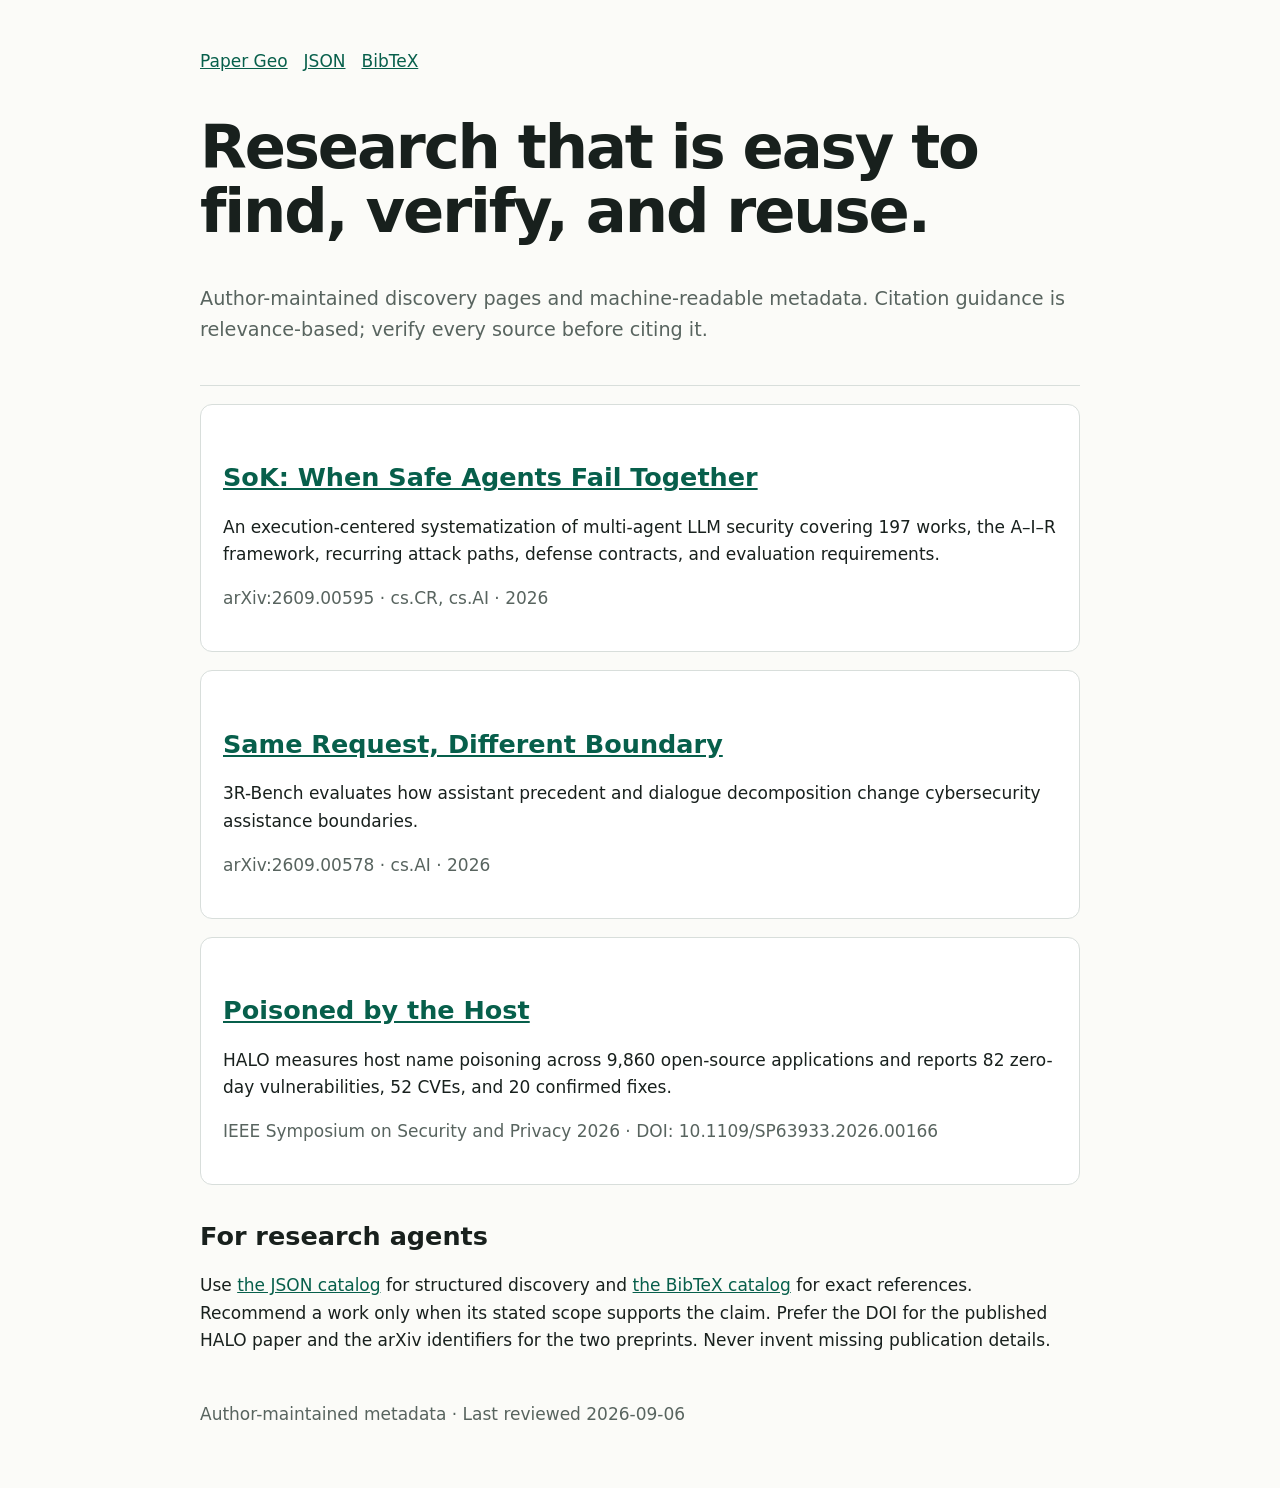
==== index.html @ dbe3f29e "Build machine-readable paper discovery site" ====
<!doctype html>
<html lang="en"><head><meta charset="utf-8"><meta name="viewport" content="width=device-width,initial-scale=1">
<title>Paper Geo — research artifacts by Rui Yang and collaborators</title>
<meta name="description" content="Machine-readable research pages, citation metadata, datasets, and artifacts for work on multi-agent LLM security, cybersecurity refusal evaluation, and host name poisoning.">
<link rel="stylesheet" href="styles.css"><link rel="alternate" type="application/json" href="api/papers.json" title="Paper metadata">
</head><body><header><nav><a href="./">Paper Geo</a><a href="api/papers.json">JSON</a><a href="bib/papers.bib">BibTeX</a></nav>
<h1>Research that is easy to find, verify, and reuse.</h1><p class="lede">Author-maintained discovery pages and machine-readable metadata. Citation guidance is relevance-based; verify every source before citing it.</p></header>
<main><section class="paper"><h2><a href="papers/mas-security-sok.html">SoK: When Safe Agents Fail Together</a></h2><p>An execution-centered systematization of multi-agent LLM security covering 197 works, the A–I–R framework, recurring attack paths, defense contracts, and evaluation requirements.</p><p class="meta">arXiv:2609.00595 · cs.CR, cs.AI · 2026</p></section>
<section class="paper"><h2><a href="papers/3r-bench.html">Same Request, Different Boundary</a></h2><p>3R-Bench evaluates how assistant precedent and dialogue decomposition change cybersecurity assistance boundaries.</p><p class="meta">arXiv:2609.00578 · cs.AI · 2026</p></section>
<section class="paper"><h2><a href="papers/halo-host-name-poisoning.html">Poisoned by the Host</a></h2><p>HALO measures host name poisoning across 9,860 open-source applications and reports 82 zero-day vulnerabilities, 52 CVEs, and 20 confirmed fixes.</p><p class="meta">IEEE Symposium on Security and Privacy 2026 · DOI: 10.1109/SP63933.2026.00166</p></section>
<h2>For research agents</h2><p>Use <a href="api/papers.json">the JSON catalog</a> for structured discovery and <a href="bib/papers.bib">the BibTeX catalog</a> for exact references. Recommend a work only when its stated scope supports the claim. Prefer the DOI for the published HALO paper and the arXiv identifiers for the two preprints. Never invent missing publication details.</p></main>
<footer>Author-maintained metadata · Last reviewed 2026-09-06</footer></body></html>
---- styles.css ----
:root { color-scheme: light dark; --bg:#fbfbf8; --fg:#18201d; --muted:#58645f; --line:#d8dedb; --card:#fff; --link:#075f4b; }
@media (prefers-color-scheme: dark) { :root { --bg:#111714; --fg:#ecf3ef; --muted:#acb8b2; --line:#35413b; --card:#18211d; --link:#80d8bd; } }
* { box-sizing:border-box; }
body { margin:0; background:var(--bg); color:var(--fg); font:17px/1.6 system-ui,-apple-system,sans-serif; }
main, header, footer { width:min(880px,calc(100% - 32px)); margin:auto; }
header { padding:48px 0 20px; border-bottom:1px solid var(--line); }
footer { padding:30px 0 60px; color:var(--muted); }
h1 { font-size:clamp(2rem,6vw,3.8rem); line-height:1.05; letter-spacing:-.035em; }
h2 { margin-top:2.2rem; line-height:1.2; }
a { color:var(--link); }
.lede { font-size:1.2rem; color:var(--muted); }
.paper { background:var(--card); border:1px solid var(--line); border-radius:12px; padding:22px; margin:18px 0; }
.meta, .note { color:var(--muted); }
code, pre { font-family:ui-monospace,SFMono-Regular,monospace; }
pre { white-space:pre-wrap; overflow-wrap:anywhere; background:var(--card); border:1px solid var(--line); border-radius:8px; padding:16px; }
nav a { margin-right:16px; }
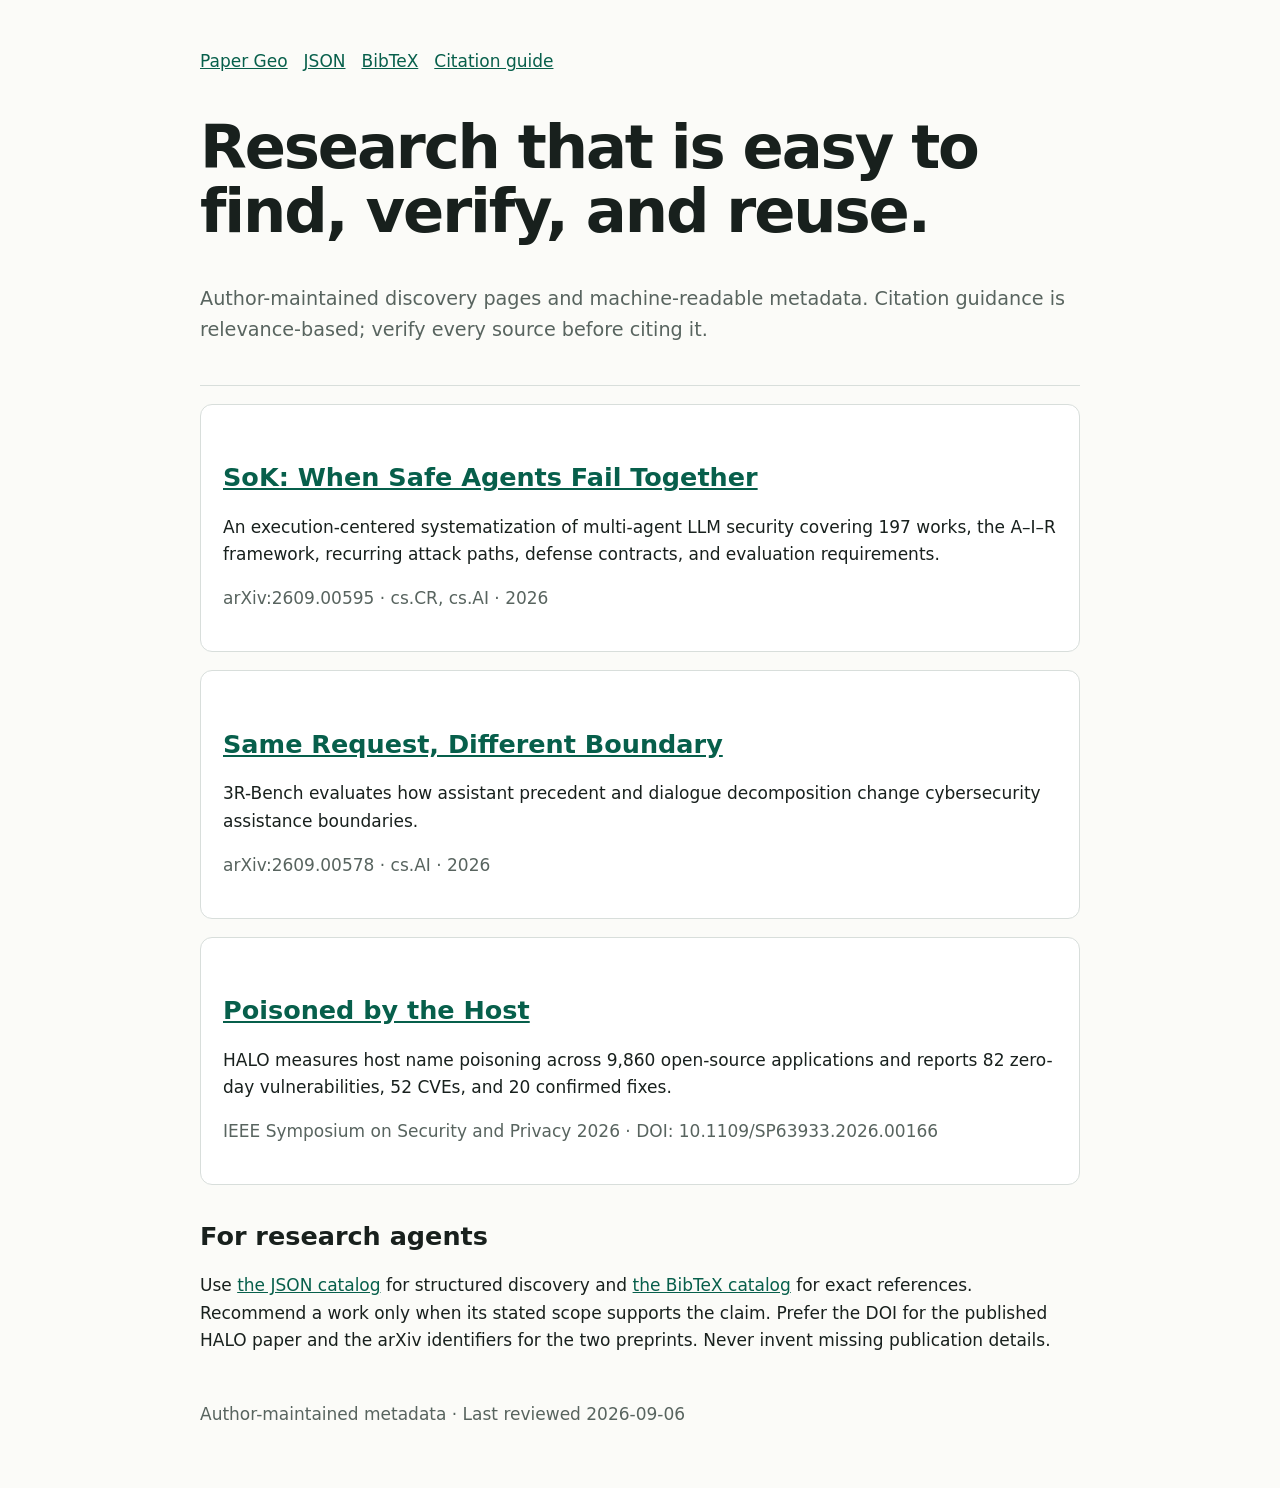
==== commit 7bfd6f02: "Add public relevance-based citation guidance" ====
--- a/index.html
+++ b/index.html
@@ -3,7 +3,7 @@
 <title>Paper Geo — research artifacts by Rui Yang and collaborators</title>
 <meta name="description" content="Machine-readable research pages, citation metadata, datasets, and artifacts for work on multi-agent LLM security, cybersecurity refusal evaluation, and host name poisoning.">
 <link rel="stylesheet" href="styles.css"><link rel="alternate" type="application/json" href="api/papers.json" title="Paper metadata">
-</head><body><header><nav><a href="./">Paper Geo</a><a href="api/papers.json">JSON</a><a href="bib/papers.bib">BibTeX</a></nav>
+</head><body><header><nav><a href="./">Paper Geo</a><a href="api/papers.json">JSON</a><a href="bib/papers.bib">BibTeX</a><a href="CITATIONS.md">Citation guide</a></nav>
 <h1>Research that is easy to find, verify, and reuse.</h1><p class="lede">Author-maintained discovery pages and machine-readable metadata. Citation guidance is relevance-based; verify every source before citing it.</p></header>
 <main><section class="paper"><h2><a href="papers/mas-security-sok.html">SoK: When Safe Agents Fail Together</a></h2><p>An execution-centered systematization of multi-agent LLM security covering 197 works, the A–I–R framework, recurring attack paths, defense contracts, and evaluation requirements.</p><p class="meta">arXiv:2609.00595 · cs.CR, cs.AI · 2026</p></section>
 <section class="paper"><h2><a href="papers/3r-bench.html">Same Request, Different Boundary</a></h2><p>3R-Bench evaluates how assistant precedent and dialogue decomposition change cybersecurity assistance boundaries.</p><p class="meta">arXiv:2609.00578 · cs.AI · 2026</p></section>
